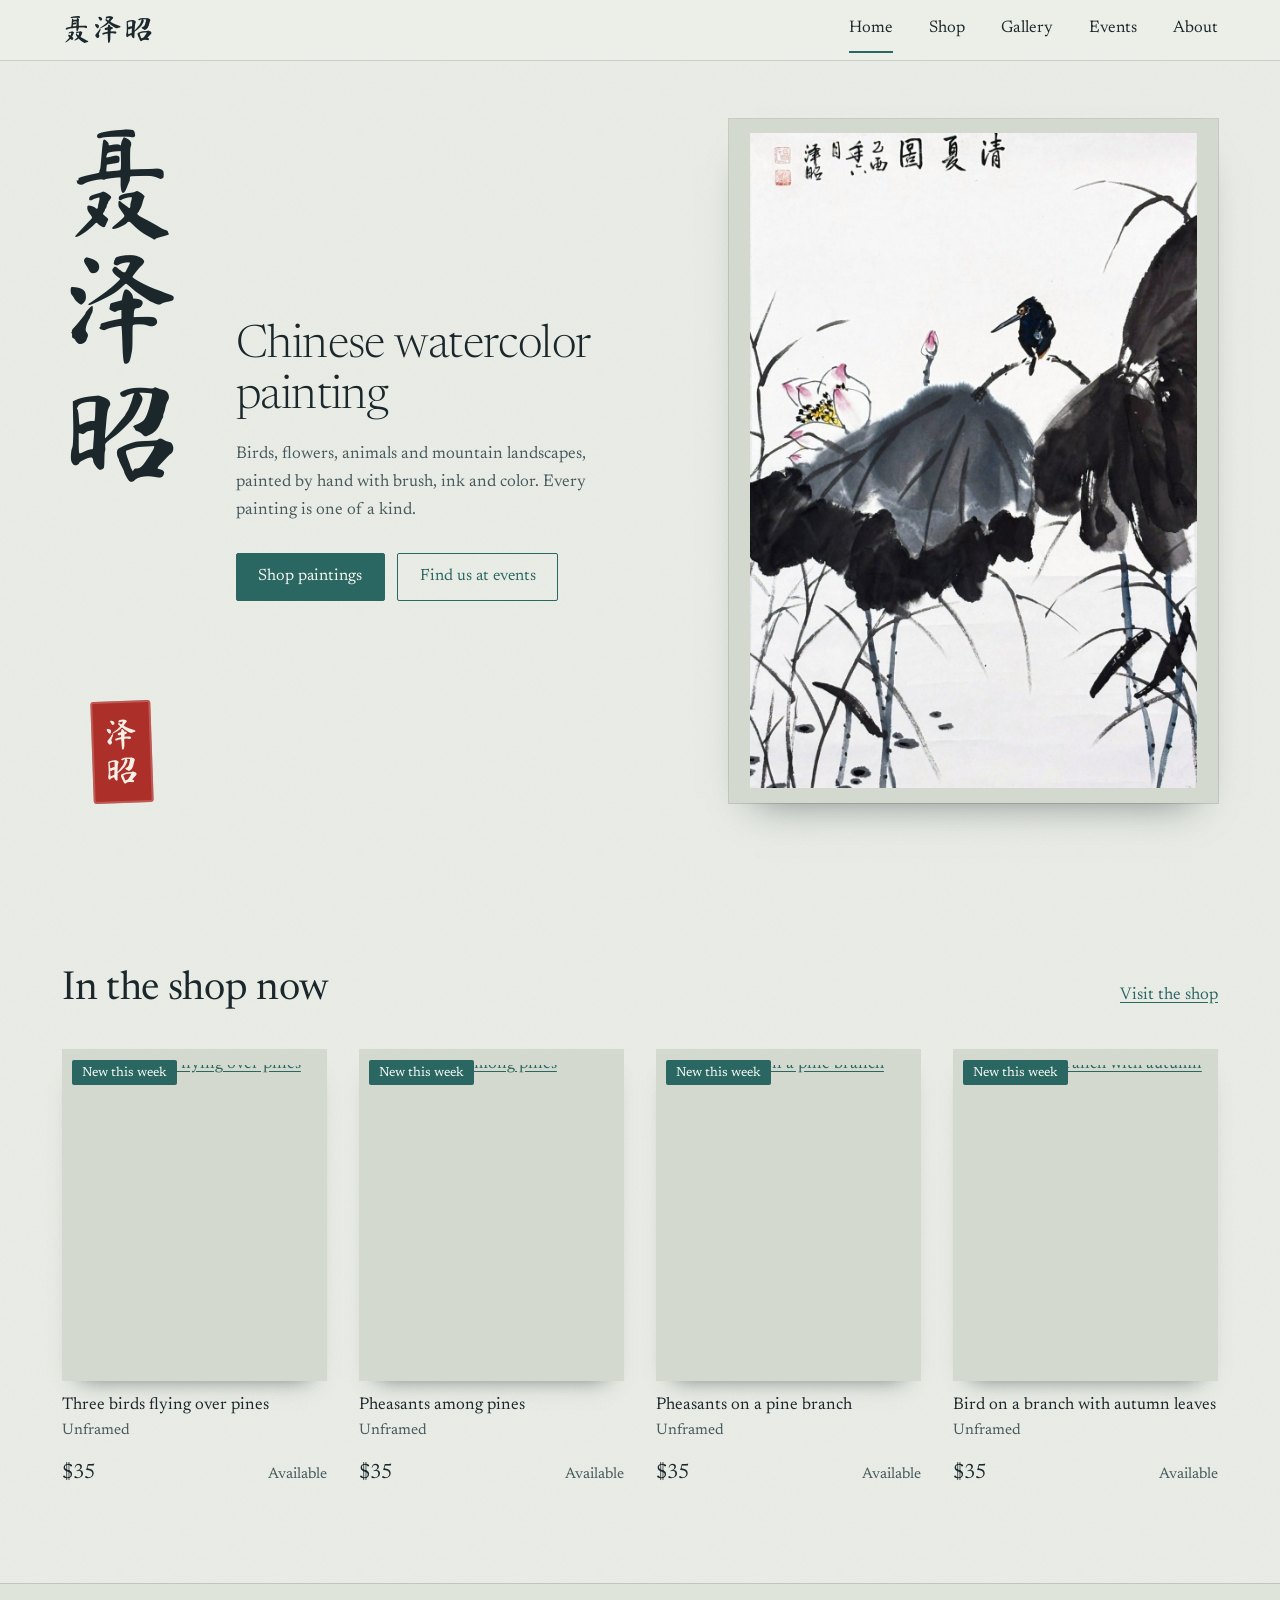
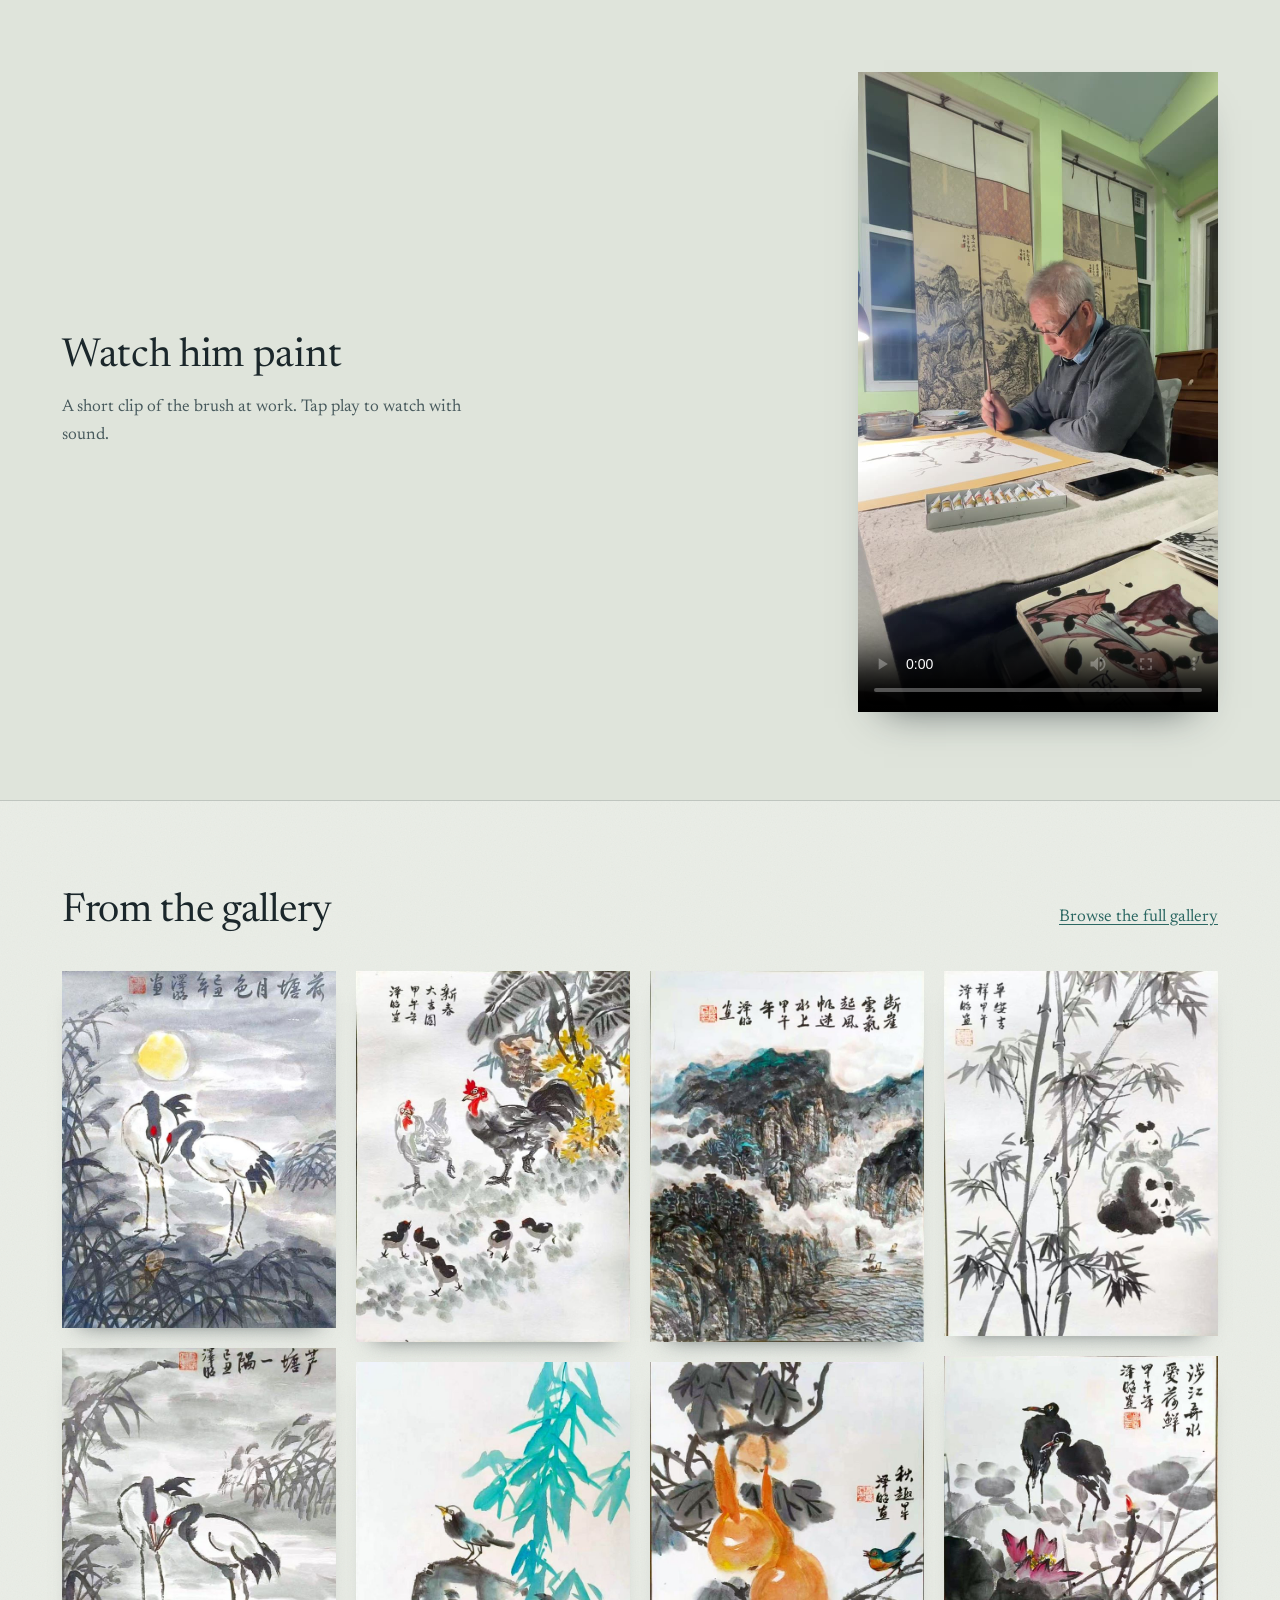
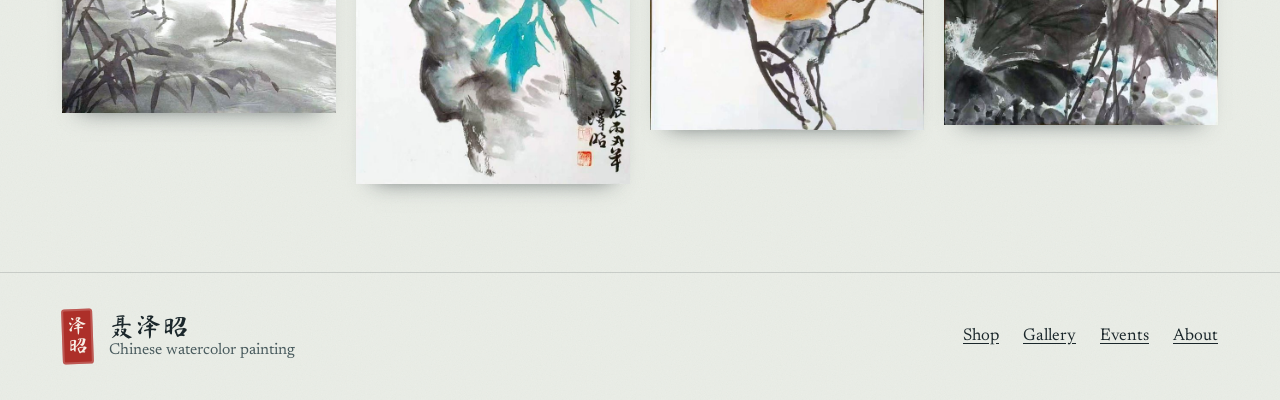
==== index.html @ 39308622 "Add files via upload" ====
<!doctype html>
<html lang="en">
<head>
<meta charset="utf-8">
<meta name="viewport" content="width=device-width, initial-scale=1, viewport-fit=cover">
<title>聂泽昭 – Chinese watercolor painting</title>
<meta name="description" content="Original Chinese watercolor paintings by 聂泽昭 (Nie Zezhao): birds, flowers, animals and landscapes, painted by hand. New paintings every week, shipped within the US.">
<meta name="theme-color" content="#ecefe8">
<meta property="og:type" content="website">
<meta property="og:title" content="聂泽昭 – Chinese watercolor painting">
<meta property="og:description" content="Original Chinese watercolor paintings by 聂泽昭 (Nie Zezhao): birds, flowers, animals and landscapes, painted by hand. New paintings every week, shipped within the US.">
<link rel="icon" href="favicon.svg" type="image/svg+xml">
<link rel="apple-touch-icon" href="apple-touch-icon.png">
<link rel="preconnect" href="https://fonts.googleapis.com">
<link rel="preconnect" href="https://fonts.gstatic.com" crossorigin>
<link rel="stylesheet" href="https://fonts.googleapis.com/css2?family=Newsreader:ital,opsz,wght@0,6..72,300..600;1,6..72,300..600&display=swap">
<link rel="stylesheet" href="https://fonts.googleapis.com/css2?family=Ma+Shan+Zheng&text=%E8%81%82%E6%B3%BD%E6%98%AD%E5%B7%B2%E5%94%AE&display=swap">
<link rel="stylesheet" href="style.css">
</head>
<body>
<a class="skip" href="#main">Skip to content</a>
<header class="site-header">
  <div class="wrap">
    <a class="brand" href="index.html" lang="zh" aria-label="聂泽昭, home">聂泽昭</a>
    <nav class="nav" aria-label="Main">
      <a href="index.html" aria-current="page">Home</a>
      <a href="shop.html">Shop</a>
      <a href="gallery.html">Gallery</a>
      <a href="events.html">Events</a>
      <a href="about.html">About</a>
    </nav>
  </div>
</header>
<main id="main">
  <section class="hero" aria-label="Introduction">
    <div class="wrap">
      <div class="hero-grid">
        <div class="hero-name">
          <h1 class="name-v" lang="zh"><span class="chars" aria-hidden="true"><span>聂</span><span>泽</span><span>昭</span></span><span class="sr">聂泽昭 (Nie Zezhao), Chinese watercolor painting</span></h1>
          <span class="seal seal-lg" lang="zh" aria-hidden="true"><span>泽</span><span>昭</span></span>
        </div>
        <div class="hero-copy">
          <p class="descriptor">Chinese watercolor painting</p>
          <p class="lead">Birds, flowers, animals and mountain landscapes, painted by hand with brush, ink and color. Every painting is one of a kind.</p>
          <div class="actions">
            <a class="btn btn-solid" href="shop.html">Shop paintings</a>
            <a class="btn btn-line" href="events.html">Find us at events</a>
          </div>
        </div>
        <div class="frame">
          <div class="frame-stack">
            <img class="is-on" src="full-n07.jpg" fetchpriority="high" decoding="async" alt="Kingfisher among lotus leaves">
            <img data-src="full-2338.jpg" decoding="async" alt="Steep green gorge with mist and a small boat">
            <img data-src="full-n05.jpg" decoding="async" alt="Boats in a misty river gorge">
            <img data-src="full-2335.jpg" decoding="async" alt="Golden gourds on a vine with a small blue bird">
            <img data-src="full-2354.jpg" decoding="async" alt="Bird on a rock beneath teal bamboo leaves">
          </div>
        </div>
      </div>
    </div>
  </section>

  <section class="band" aria-labelledby="new-h">
    <div class="wrap">
      <div class="section-head">
        <h2 id="new-h">In the shop now</h2>
        <a href="shop.html">Visit the shop</a>
      </div>
      <div class="product-grid" id="new-grid" data-lightbox></div>
    </div>
  </section>

  <section class="band band-deep" aria-labelledby="watch-h">
    <div class="wrap watch">
      <div>
        <h2 id="watch-h">Watch him paint</h2>
        <p>A short clip of the brush at work. Tap play to watch with sound.</p>
      </div>
      <div class="video-frame">
        <video controls playsinline preload="metadata" poster="poster.jpg">
          <source src="painting.mp4" type="video/mp4">
          Your browser can't play this video.
        </video>
      </div>
    </div>
  </section>

  <section class="band" aria-labelledby="sel-h">
    <div class="wrap">
      <div class="section-head">
        <h2 id="sel-h">From the gallery</h2>
        <a href="gallery.html">Browse the full gallery</a>
      </div>
      <div class="masonry" data-cols="2,3,4" data-lightbox>
        <figure class="art"><a href="full-2362.jpg"><img src="thumb-2362.jpg" width="640" height="834" loading="lazy" decoding="async" alt="Two cranes in reeds before a golden moon"></a></figure>
        <figure class="art"><a href="full-2331.jpg"><img src="thumb-2331.jpg" width="640" height="867" loading="lazy" decoding="async" alt="Rooster, hen and chicks among yellow blossoms"></a></figure>
        <figure class="art"><a href="full-2338.jpg"><img src="thumb-2338.jpg" width="640" height="866" loading="lazy" decoding="async" alt="Steep green gorge with mist and a small boat"></a></figure>
        <figure class="art"><a href="full-2330.jpg"><img src="thumb-2330.jpg" width="640" height="853" loading="lazy" decoding="async" alt="Panda among bamboo"></a></figure>
        <figure class="art"><a href="full-2342.jpg"><img src="thumb-2342.jpg" width="640" height="853" loading="lazy" decoding="async" alt="Two red-crowned cranes standing among reeds"></a></figure>
        <figure class="art"><a href="full-2349.jpg"><img src="thumb-2349.jpg" width="640" height="861" loading="lazy" decoding="async" alt="Two herons among lotus flowers"></a></figure>
        <figure class="art"><a href="full-2335.jpg"><img src="thumb-2335.jpg" width="640" height="861" loading="lazy" decoding="async" alt="Golden gourds on a vine with a small blue bird"></a></figure>
        <figure class="art"><a href="full-2354.jpg"><img src="thumb-2354.jpg" width="640" height="986" loading="lazy" decoding="async" alt="Bird on a rock beneath teal bamboo leaves"></a></figure>
      </div>
    </div>
  </section>
</main>
<footer class="site-footer">
  <div class="wrap footer-grid">
    <div class="footer-id">
      <span class="seal seal-sm" lang="zh" aria-hidden="true"><span>泽</span><span>昭</span></span>
      <p><strong lang="zh">聂泽昭</strong>Chinese watercolor painting</p>
    </div>
    <nav class="footer-nav" aria-label="Footer">
      <a href="shop.html">Shop</a>
      <a href="gallery.html">Gallery</a>
      <a href="events.html">Events</a>
      <a href="about.html">About</a>
    </nav>
    <p class="footer-note" data-site="charity" hidden></p>
  </div>
</footer>
<script src="site-config.js"></script>
<script src="shop-data.js"></script>
<script src="main.js"></script>
</body>
</html>
---- style.css ----
/* 聂泽昭 – Chinese watercolor painting. Site styles. */
:root{
  --paper:#ecefe8;
  --paper-deep:#dfe4db;
  --mat:#d3d9ce;
  --ink:#1b272b;
  --ink-soft:#485a5d;
  --line:rgba(27,39,43,.16);
  --jade:#2b6762;
  --jade-deep:#1d4c48;
  --seal:#ad2f29;
  --brush:"Ma Shan Zheng","Kaiti SC","STKaiti","KaiTi","楷体",serif;
  --serif:"Newsreader","Iowan Old Style","Palatino Linotype",Palatino,Georgia,serif;
  --pad:clamp(1.1rem,4.5vw,3.25rem);
  --max:1260px;
  --gap:clamp(.7rem,1.6vw,1.25rem);
}
*,*::before,*::after{box-sizing:border-box}
html{-webkit-text-size-adjust:100%;scroll-behavior:smooth}
@media (prefers-reduced-motion:reduce){html{scroll-behavior:auto}}
body{
  margin:0;color:var(--ink);font-family:var(--serif);font-size:1.0625rem;line-height:1.65;
  font-optical-sizing:auto;-webkit-font-smoothing:antialiased;
  display:flex;flex-direction:column;min-height:100vh;min-height:100dvh;
  background-color:var(--paper);
  background-image:url("data:image/svg+xml,%3Csvg xmlns='http://www.w3.org/2000/svg' width='240' height='240'%3E%3Cfilter id='n'%3E%3CfeTurbulence type='fractalNoise' baseFrequency='.8' numOctaves='2' stitchTiles='stitch'/%3E%3CfeColorMatrix values='0 0 0 0 .1 0 0 0 0 .16 0 0 0 0 .17 0 0 0 .055 0'/%3E%3C/filter%3E%3Crect width='100%25' height='100%25' filter='url(%23n)'/%3E%3C/svg%3E");
}
main{flex:1 0 auto}
img,video{max-width:100%}
a{color:var(--jade);text-underline-offset:.2em}
a:hover{color:var(--jade-deep)}
:focus-visible{outline:3px solid var(--jade);outline-offset:3px}
.sr{position:absolute;width:1px;height:1px;overflow:hidden;clip:rect(0 0 0 0);white-space:nowrap}
.skip{position:absolute;left:1rem;top:-4rem;background:var(--ink);color:#fff;padding:.6rem 1rem;z-index:60}
.skip:focus{top:1rem}
.wrap{width:100%;max-width:var(--max);margin-inline:auto;padding-inline:var(--pad)}

/* header */
.site-header{position:sticky;top:0;z-index:20;background:rgba(236,239,232,.93);-webkit-backdrop-filter:blur(8px);backdrop-filter:blur(8px);border-bottom:1px solid var(--line);padding-top:env(safe-area-inset-top,0px)}
.site-header .wrap{display:flex;align-items:center;justify-content:space-between;gap:1rem;min-height:3.75rem}
.brand{font-family:var(--brush);font-size:1.85rem;line-height:1;color:var(--ink);text-decoration:none;letter-spacing:.04em}
.brand:hover{color:var(--ink)}
.nav{display:flex;gap:clamp(1.1rem,3.5vw,2.25rem)}
.nav a{color:var(--ink);text-decoration:none;padding:.5rem 0;border-bottom:2px solid transparent;font-size:1.05rem}
.nav a:hover{border-bottom-color:var(--line)}
.nav a[aria-current="page"]{border-bottom-color:var(--jade)}

/* seal (artist's chop) */
.seal{display:inline-flex;flex-direction:column;align-items:center;justify-content:center;background:var(--seal);color:#f8f0e7;font-family:var(--brush);line-height:1.08;border-radius:3px;transform:rotate(-2deg);box-shadow:inset 0 0 0 2px rgba(255,255,255,.2)}
.seal span{display:block}
.seal-lg{font-size:clamp(1.7rem,2.6vw,2.5rem);padding:.45em .4em}
.seal-sm{font-size:1.2rem;padding:.35em .32em}

/* hero */
.hero{padding-block:clamp(1.5rem,4.5vw,3.75rem) clamp(2rem,6vw,5rem)}
.hero-grid{
  display:grid;grid-template-columns:auto minmax(0,1fr) auto;grid-template-areas:"name copy frame";
  gap:clamp(1.25rem,4.2vw,4rem);align-items:stretch;
}
.hero-name{grid-area:name;display:flex;flex-direction:column;align-items:center;justify-content:space-between;gap:1.5rem}
.name-v{display:flex;flex-direction:column;align-items:center;font-family:var(--brush);font-weight:400;font-size:clamp(4.4rem,9.4vw,9rem);line-height:1.04;margin:0}
.name-v .chars{display:flex;flex-direction:column;align-items:center}
.name-v .chars span{display:block}
.hero-copy{grid-area:copy;align-self:center;max-width:27rem}
.descriptor{font-size:clamp(1.9rem,3.6vw,3rem);line-height:1.12;font-weight:300;letter-spacing:-.012em;margin:0 0 1.1rem}
.lead{color:var(--ink-soft);margin:0 0 1.75rem;max-width:25rem}
.actions{display:flex;flex-wrap:wrap;gap:.75rem}
.btn{display:inline-block;padding:.8rem 1.35rem;border:1.5px solid var(--jade);border-radius:2px;text-decoration:none;font-size:1.02rem;line-height:1.2;min-height:2.75rem}
.btn-solid{background:var(--jade);color:#f4f7f2}
.btn-solid:hover{background:var(--jade-deep);border-color:var(--jade-deep);color:#fff}
.btn-line{color:var(--jade)}
.btn-line:hover{background:rgba(43,103,98,.09)}
.frame{
  grid-area:frame;position:relative;height:min(76vh,740px);aspect-ratio:5/7;background:var(--mat);
  padding:clamp(.5rem,1.2vw,.9rem);box-shadow:0 22px 40px -26px rgba(27,39,43,.6),0 0 0 1px var(--line);
}
.frame-stack{position:relative;width:100%;height:100%;overflow:hidden}
.frame-stack img{position:absolute;inset:0;width:100%;height:100%;object-fit:contain;opacity:0;transition:opacity 1.6s ease}
.frame-stack img.is-on{opacity:1}

/* sections */
.band{padding-block:clamp(2.5rem,7vw,5.5rem)}
.band-deep{background:var(--paper-deep);border-block:1px solid var(--line)}
.section-head{display:flex;justify-content:space-between;align-items:baseline;gap:.75rem 1.5rem;flex-wrap:wrap;margin-bottom:clamp(1.25rem,3vw,2.25rem)}
h2{font-weight:400;font-size:clamp(1.75rem,3.6vw,2.5rem);line-height:1.15;letter-spacing:-.008em;margin:0}

/* paintings grid */
.masonry{display:flex;gap:var(--gap);align-items:flex-start}
.masonry .col{flex:1 1 0;min-width:0;display:flex;flex-direction:column;gap:var(--gap)}
.art{margin:0}
.art a{display:block;background:var(--mat);box-shadow:0 14px 22px -18px rgba(27,39,43,.7);line-height:0}
.art img{display:block;width:100%;height:auto;transition:filter .2s ease}
.art a:hover img{filter:brightness(1.04) saturate(1.05)}
.art a:focus-visible{outline-offset:4px}

/* video */
.watch{display:grid;grid-template-columns:minmax(0,1fr) auto;gap:clamp(1.5rem,5vw,5rem);align-items:center}
.watch p{color:var(--ink-soft);max-width:26rem;margin:.9rem 0 0}
.video-frame{background:#101617;box-shadow:0 22px 40px -26px rgba(27,39,43,.7)}
.video-frame video{display:block;height:min(78vh,640px);aspect-ratio:9/16;background:#101617}

/* page headings */
.page-head{padding-block:clamp(2rem,6vw,4.5rem) clamp(1.25rem,3vw,2.25rem)}
h1.page-title{font-weight:300;font-size:clamp(2.6rem,7vw,4.6rem);line-height:1.04;letter-spacing:-.02em;margin:0 0 .9rem}
.page-intro{color:var(--ink-soft);max-width:34rem;margin:0}
.gallery-body{padding-bottom:clamp(3rem,8vw,6rem)}

/* events */
.events{list-style:none;margin:0;padding:0;border-top:1px solid var(--line)}
.event{display:grid;grid-template-columns:5.5rem minmax(0,1fr);gap:1.25rem clamp(1rem,3vw,2.5rem);padding:1.6rem 0;border-bottom:1px solid var(--line)}
.event-date{text-align:left;line-height:1.05}
.event-date .m{display:block;font-size:1.05rem;color:var(--ink-soft)}
.event-date .d{display:block;font-size:2.7rem;font-weight:300;letter-spacing:-.02em}
.event-date .r{display:block;font-size:.95rem;color:var(--ink-soft);margin-top:.25rem}
.event h3{font-weight:500;font-size:1.4rem;line-height:1.25;margin:0 0 .3rem}
.event p{margin:.15rem 0;color:var(--ink-soft)}
.event .links{margin-top:.6rem;display:flex;gap:1.25rem;flex-wrap:wrap}
.events-empty{border:1.5px dashed var(--line);padding:clamp(1.5rem,5vw,3rem);max-width:36rem}
.events-empty p{margin:0}
.events-empty strong{font-weight:500;font-size:1.25rem;display:block;margin-bottom:.35rem}
details.past{margin-top:2.5rem}
details.past summary{cursor:pointer;font-size:1.15rem;padding:.5rem 0}
details.past .event{opacity:.72}
.events-body{padding-bottom:clamp(3rem,8vw,6rem)}

/* footer */
.site-footer{border-top:1px solid var(--line);padding-block:2.25rem calc(2.25rem + env(safe-area-inset-bottom,0px))}
.footer-grid{display:flex;flex-wrap:wrap;gap:1.25rem 2.5rem;align-items:center;justify-content:space-between}
.footer-id{display:flex;align-items:center;gap:1rem}
.footer-id p{margin:0;color:var(--ink-soft);font-size:.98rem;line-height:1.4}
.footer-id strong{display:block;font-family:var(--brush);font-weight:400;font-size:1.6rem;line-height:1.1;color:var(--ink);letter-spacing:.04em}
.footer-nav{display:flex;gap:1.5rem;flex-wrap:wrap}
.footer-nav a{color:var(--ink)}

/* lightbox */
.lb{position:fixed;inset:0;z-index:100;background:rgba(14,20,22,.975);display:flex;align-items:center;justify-content:center;padding:env(safe-area-inset-top,0px) env(safe-area-inset-right,0px) env(safe-area-inset-bottom,0px) env(safe-area-inset-left,0px)}
.lb[hidden]{display:none}
.lb-stage{max-width:min(92vw,1100px);max-height:86vh;display:flex;align-items:center;justify-content:center;touch-action:pan-y}
.lb-stage img{max-width:100%;max-height:86vh;width:auto;height:auto;display:block;box-shadow:0 20px 60px rgba(0,0,0,.5);background:var(--mat)}
.lb button{position:absolute;width:3.1rem;height:3.1rem;border-radius:50%;border:1px solid rgba(255,255,255,.3);background:rgba(20,28,30,.6);color:#f2f4ef;font-size:1.7rem;line-height:1;cursor:pointer;display:flex;align-items:center;justify-content:center;padding:0 0 .2rem;font-family:var(--serif)}
.lb button:hover{background:rgba(255,255,255,.16)}
.lb button:focus-visible{outline-color:#fff}
.lb-close{top:max(.9rem,env(safe-area-inset-top,0px));right:max(.9rem,env(safe-area-inset-right,0px));font-size:1.5rem}
.lb-prev{left:max(.7rem,env(safe-area-inset-left,0px));top:50%;transform:translateY(-50%)}
.lb-next{right:max(.7rem,env(safe-area-inset-right,0px));top:50%;transform:translateY(-50%)}
.lb-count{position:absolute;bottom:max(.9rem,env(safe-area-inset-bottom,0px));left:0;right:0;text-align:center;color:rgba(242,244,239,.75);font-size:.95rem;font-variant-numeric:tabular-nums}

/* small screens */
@media (max-width:820px){
  .hero-grid{grid-template-columns:auto minmax(0,1fr);grid-template-areas:"name frame" "copy copy";align-items:start}
  .name-v{font-size:clamp(3.4rem,15vw,5.2rem)}
  .hero-name{justify-content:flex-start}
  .frame{height:auto;width:100%}
  .hero-copy{max-width:none}
  .watch{grid-template-columns:1fr;justify-items:start}
  .video-frame{width:min(100%,380px);justify-self:center}
  .video-frame video{height:auto;width:100%}
}
@media (max-width:560px){
  .event{grid-template-columns:4.2rem minmax(0,1fr)}
  .event-date .d{font-size:2.2rem}
  .lb-prev,.lb-next{top:auto;bottom:max(.8rem,env(safe-area-inset-bottom,0px));transform:none}
  .lb-prev{left:1rem}
  .lb-next{right:1rem}
  .lb-stage{max-height:78vh}
  .lb-stage img{max-height:78vh}
}
@media (prefers-reduced-motion:reduce){
  .frame-stack img{transition:none}
}

/* ===== v2: shop, about, header on small screens ===== */
.product-grid{display:grid;grid-template-columns:repeat(auto-fill,minmax(min(100%,230px),1fr));gap:clamp(1.1rem,2.6vw,2rem)}
.product{margin:0;display:flex;flex-direction:column}
.product[hidden]{display:none}
.product .shot{position:relative;display:block;aspect-ratio:4/5;background:var(--mat);box-shadow:0 14px 22px -18px rgba(27,39,43,.7);line-height:0;overflow:hidden}
.product .shot img{width:100%;height:100%;object-fit:contain;padding:6%;transition:filter .2s ease}
.product .shot:hover img{filter:brightness(1.04)}
.product figcaption{padding-top:.85rem;display:flex;flex-direction:column;gap:.1rem}
.product .t{font-size:1.06rem;line-height:1.3}
.product .meta{color:var(--ink-soft);font-size:.95rem}
.product .row{display:flex;align-items:center;justify-content:space-between;gap:.75rem;margin-top:.55rem;min-height:2.6rem}
.product .price{font-size:1.3rem;font-variant-numeric:lining-nums}
.product .soon{color:var(--ink-soft);font-size:.95rem}
.btn-buy{padding:.55rem 1.15rem;min-height:2.6rem}
.tag-new{position:absolute;top:.65rem;left:.65rem;background:var(--jade);color:#f4f7f2;font-size:.82rem;padding:.25rem .6rem;border-radius:2px;line-height:1.3}
.stamp{display:none;position:absolute;right:9%;bottom:8%;flex-direction:column;align-items:center;background:var(--seal);color:#f8f0e7;font-family:var(--brush);font-size:1.25rem;line-height:1.08;padding:.4em .32em;border-radius:3px;transform:rotate(-6deg);box-shadow:inset 0 0 0 2px rgba(255,255,255,.2)}
.stamp span{display:block}
.product.is-sold .stamp{display:flex}
.product.is-sold .shot img{opacity:.55;filter:grayscale(.35)}
.product.is-sold .price{color:var(--ink-soft);text-decoration:line-through}
.shop-tools{display:flex;gap:.6rem;margin-bottom:1.6rem;flex-wrap:wrap}
.chip{border:1.5px solid var(--line);background:transparent;padding:.45rem 1rem;border-radius:999px;font:inherit;font-size:.98rem;color:var(--ink);cursor:pointer;min-height:2.5rem}
.chip[aria-pressed="true"]{background:var(--ink);color:var(--paper);border-color:var(--ink)}
.notice{border-left:3px solid var(--jade);background:rgba(43,103,98,.07);padding:1rem 1.25rem;margin:0 0 1.75rem;max-width:46rem}
.notice p{margin:0}
.shop-empty{color:var(--ink-soft)}
.how{list-style:none;padding:0;margin:0;display:grid;grid-template-columns:repeat(auto-fit,minmax(min(100%,240px),1fr));gap:1.25rem 2rem}
.how li{border-top:1px solid var(--line);padding-top:1rem}
.how strong{display:block;font-weight:500;font-size:1.15rem;margin-bottom:.3rem}
.how p{margin:0;color:var(--ink-soft)}
.about-grid{display:grid;grid-template-columns:minmax(0,1.15fr) minmax(0,.85fr);gap:clamp(1.5rem,5vw,4.5rem);align-items:start}
.prose p{max-width:36rem;margin:0 0 1.1rem}
.prose h2{margin:2.5rem 0 .8rem}
.prose h2:first-child{margin-top:0}
.about-art{background:var(--mat);padding:clamp(.5rem,1.2vw,.9rem);box-shadow:0 22px 40px -26px rgba(27,39,43,.6)}
.about-art img{display:block;width:100%;height:auto}
.charity-box{border:1.5px solid var(--line);padding:1.25rem 1.4rem;max-width:36rem;margin-top:.5rem}
.charity-box p{margin:0 0 .4rem}
.charity-box p:last-child{margin:0}
.footer-note{width:100%;color:var(--ink-soft);font-size:.95rem;margin:0}
[data-site][hidden]{display:none}
@media (max-width:820px){.about-grid{grid-template-columns:1fr}.about-art{max-width:420px}}
@media (max-width:600px){
  .site-header .wrap{flex-wrap:wrap;gap:.1rem 1rem;padding-block:.45rem .1rem}
  .nav{width:100%;justify-content:space-between;gap:.5rem}
  .nav a{font-size:1rem;padding:.4rem 0}
}
@media (max-width:600px){
  .product-grid{grid-template-columns:repeat(2,minmax(0,1fr));gap:1.1rem .8rem}
  .product .t{font-size:.98rem}
  .product .meta,.product .soon{font-size:.88rem}
  .product .price{font-size:1.12rem}
  .product .row{flex-wrap:wrap;gap:.4rem}
  .btn-buy{padding:.5rem .95rem}
  .tag-new{font-size:.74rem;top:.45rem;left:.45rem}
  .stamp{font-size:1rem}
}
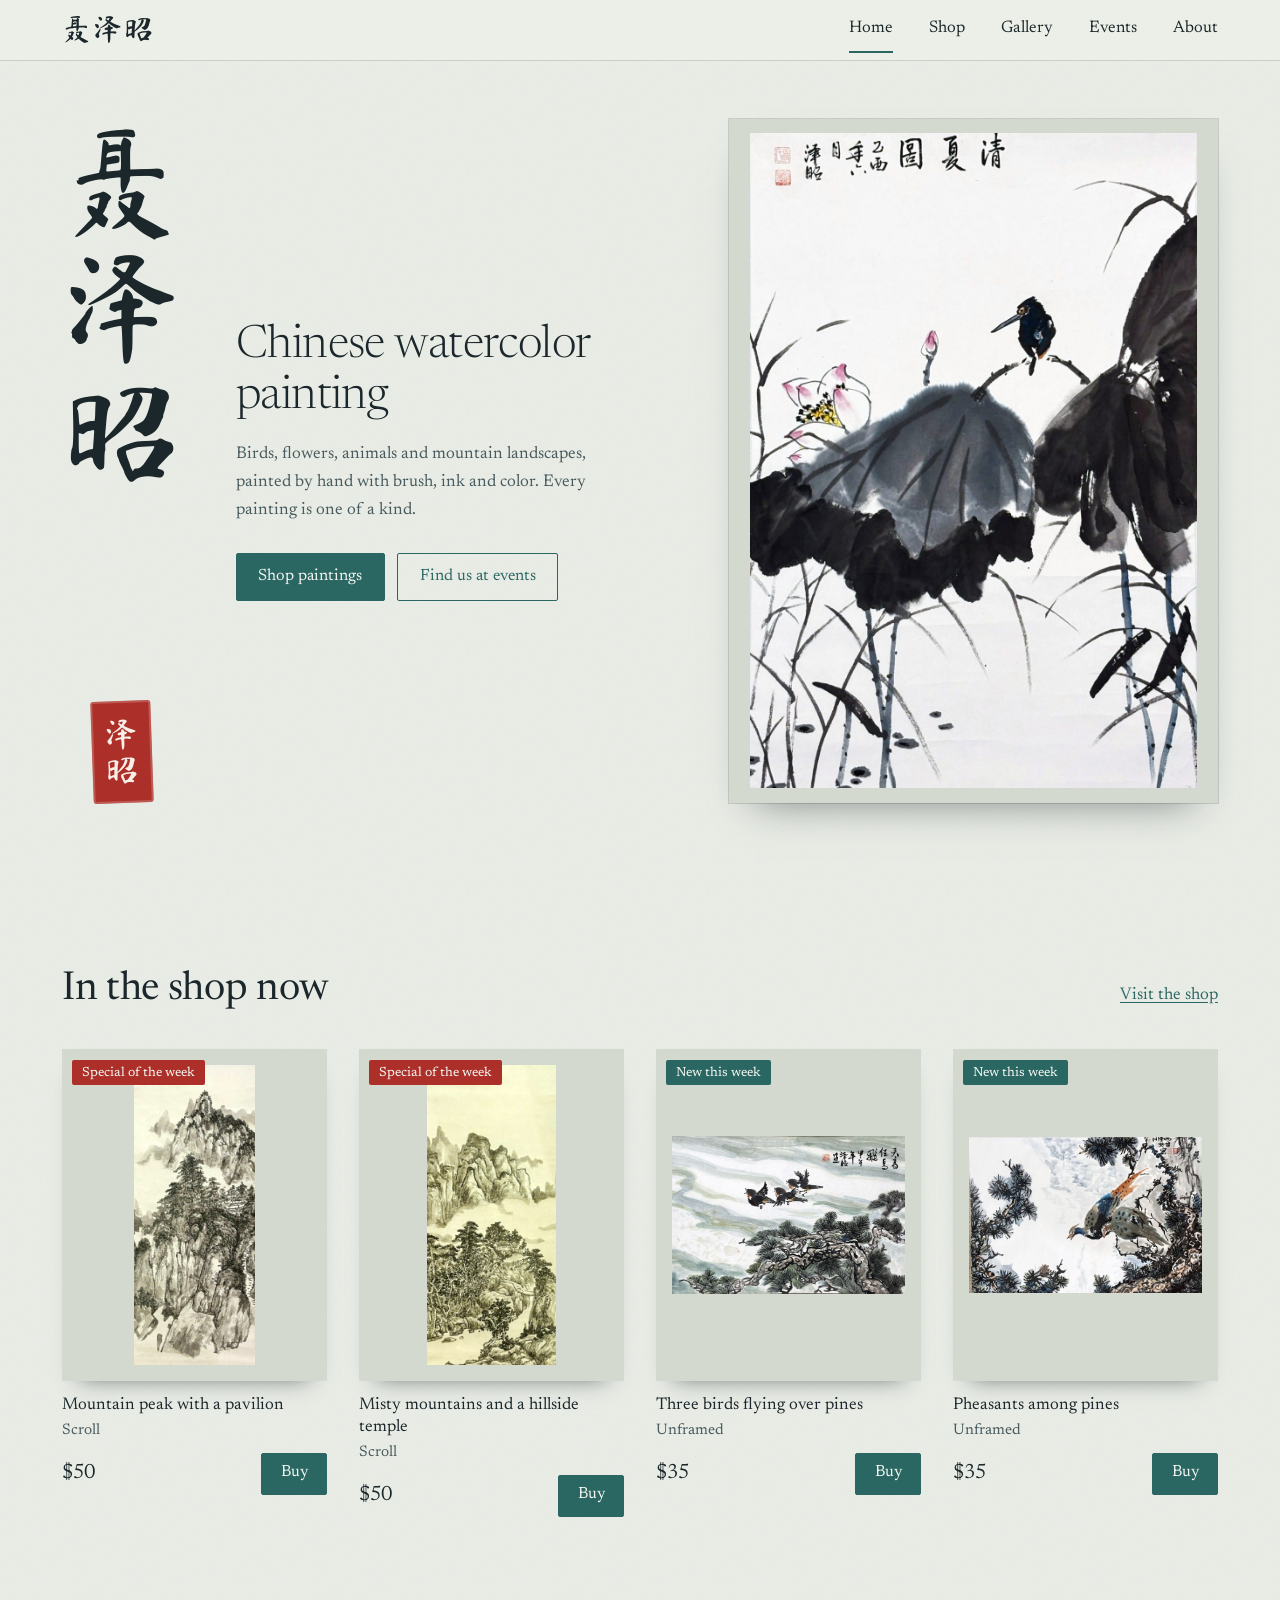
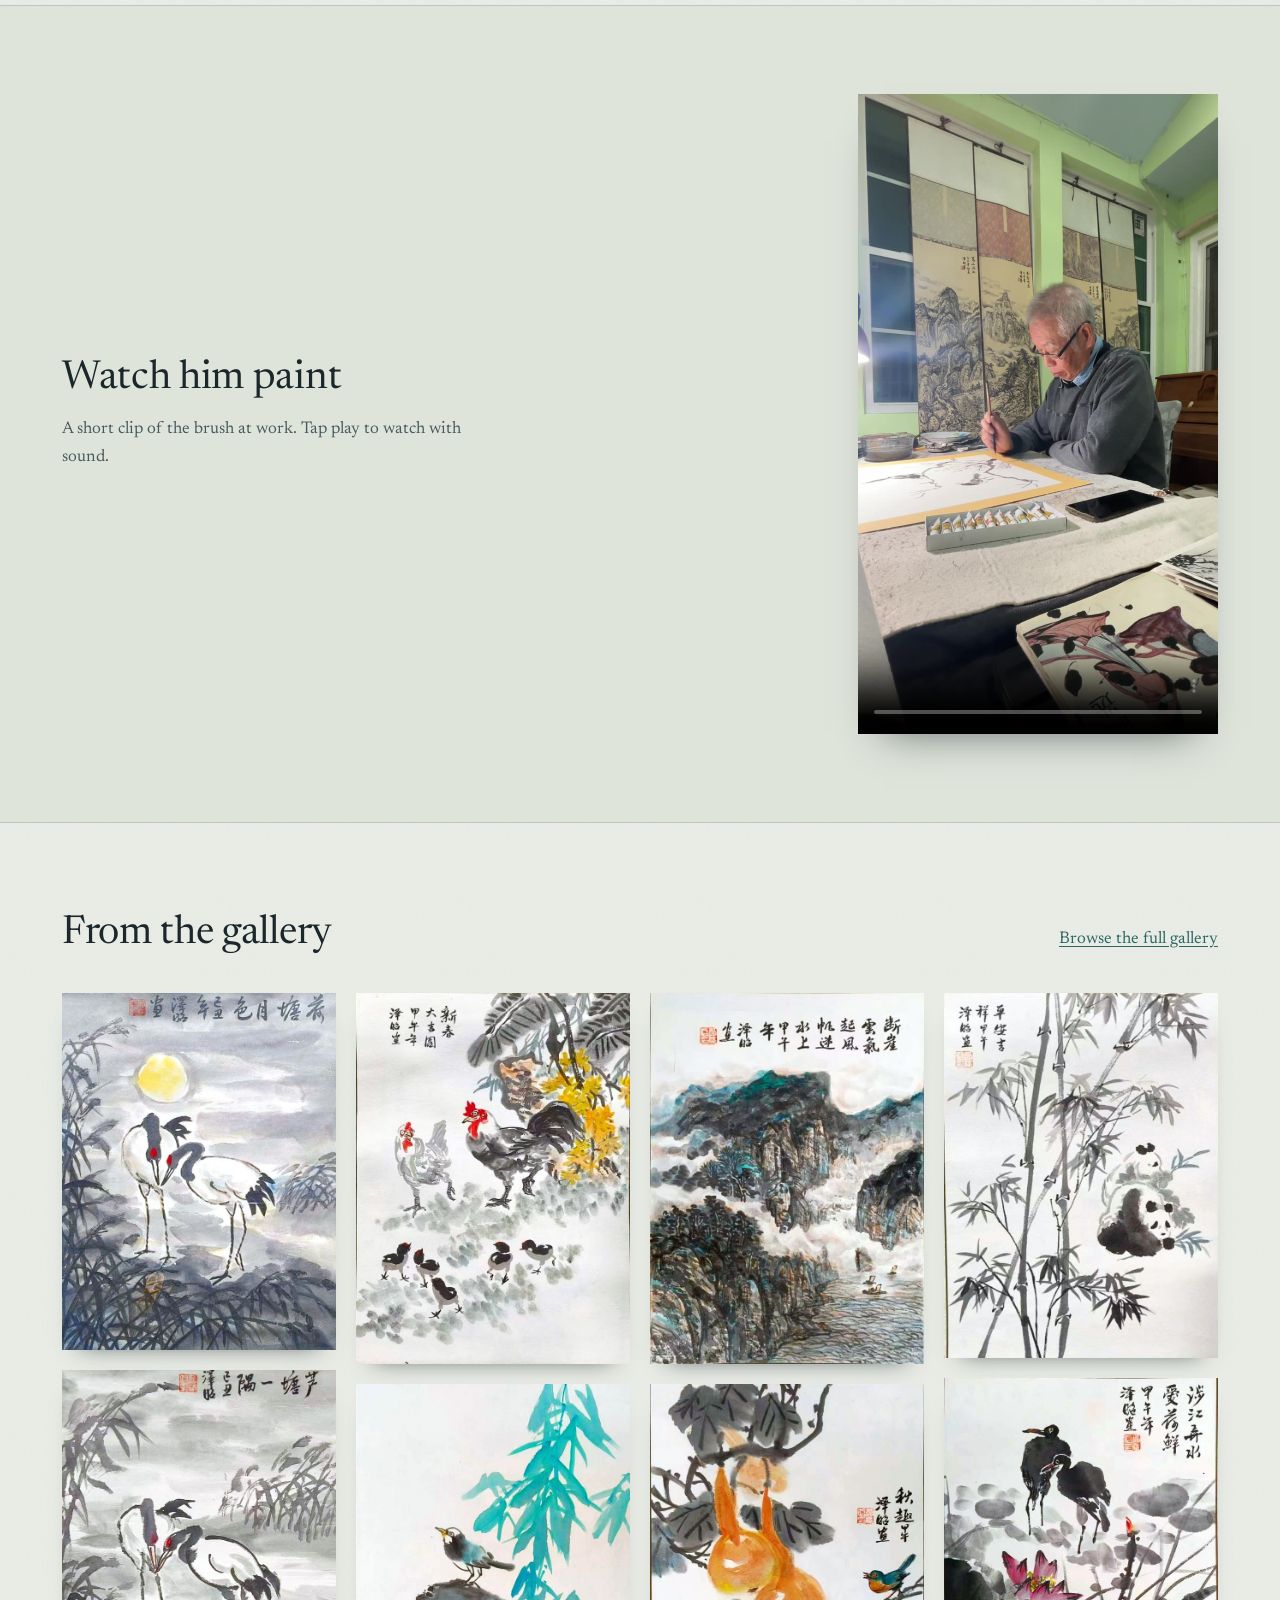
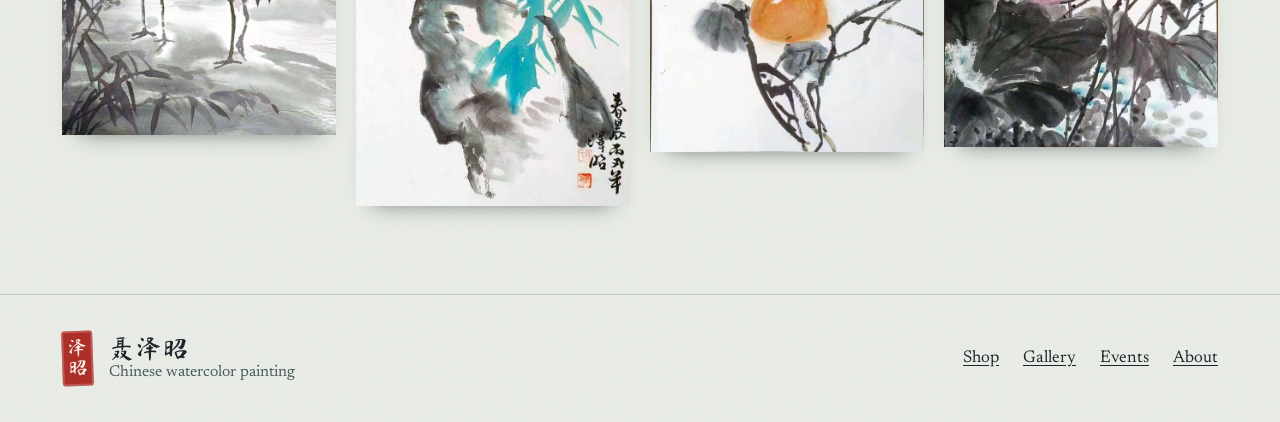
==== commit 988f0a73: "Add files via upload" ====
--- a/index.html
+++ b/index.html
@@ -4,11 +4,11 @@
 <meta charset="utf-8">
 <meta name="viewport" content="width=device-width, initial-scale=1, viewport-fit=cover">
 <title>聂泽昭 – Chinese watercolor painting</title>
-<meta name="description" content="Original Chinese watercolor paintings by 聂泽昭 (Nie Zezhao): birds, flowers, animals and landscapes, painted by hand. New paintings every week, shipped within the US.">
+<meta name="description" content="Original Chinese watercolor paintings by 聂泽昭 (Nie Zezhao): birds, flowers, animals and landscapes, painted by hand. New paintings every week, shipped within the US for a flat $12.">
 <meta name="theme-color" content="#ecefe8">
 <meta property="og:type" content="website">
 <meta property="og:title" content="聂泽昭 – Chinese watercolor painting">
-<meta property="og:description" content="Original Chinese watercolor paintings by 聂泽昭 (Nie Zezhao): birds, flowers, animals and landscapes, painted by hand. New paintings every week, shipped within the US.">
+<meta property="og:description" content="Original Chinese watercolor paintings by 聂泽昭 (Nie Zezhao): birds, flowers, animals and landscapes, painted by hand. New paintings every week, shipped within the US for a flat $12.">
 <link rel="icon" href="favicon.svg" type="image/svg+xml">
 <link rel="apple-touch-icon" href="apple-touch-icon.png">
 <link rel="preconnect" href="https://fonts.googleapis.com">
--- a/style.css
+++ b/style.css
@@ -226,3 +226,8 @@
   .tag-new{font-size:.74rem;top:.45rem;left:.45rem}
   .stamp{font-size:1rem}
 }
+
+.tag-special{background:var(--seal)}
+
+.store-cta{display:flex;flex-wrap:wrap;align-items:center;justify-content:space-between;gap:1rem 2rem;border:1.5px solid var(--jade);background:rgba(43,103,98,.06);padding:1.1rem 1.4rem;margin:0 0 1.75rem}
+.store-cta p{margin:0;max-width:40rem}
